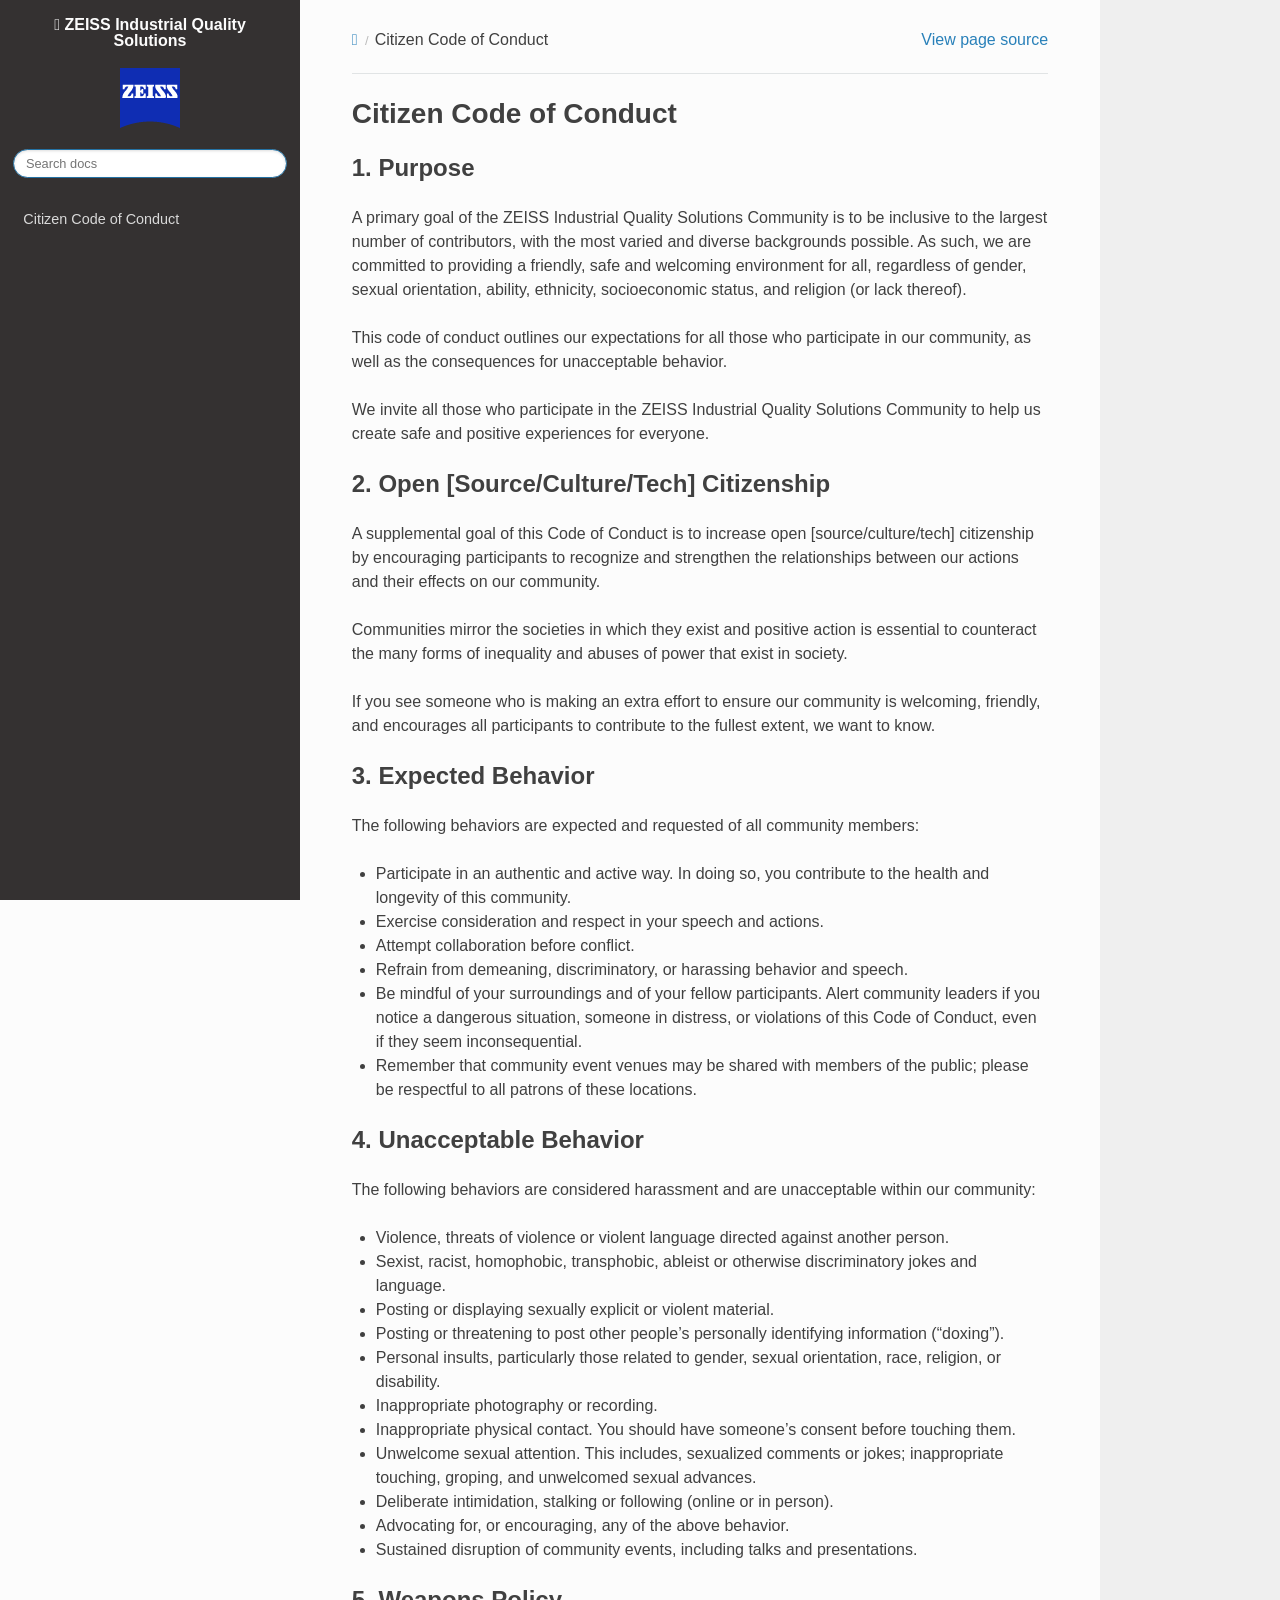
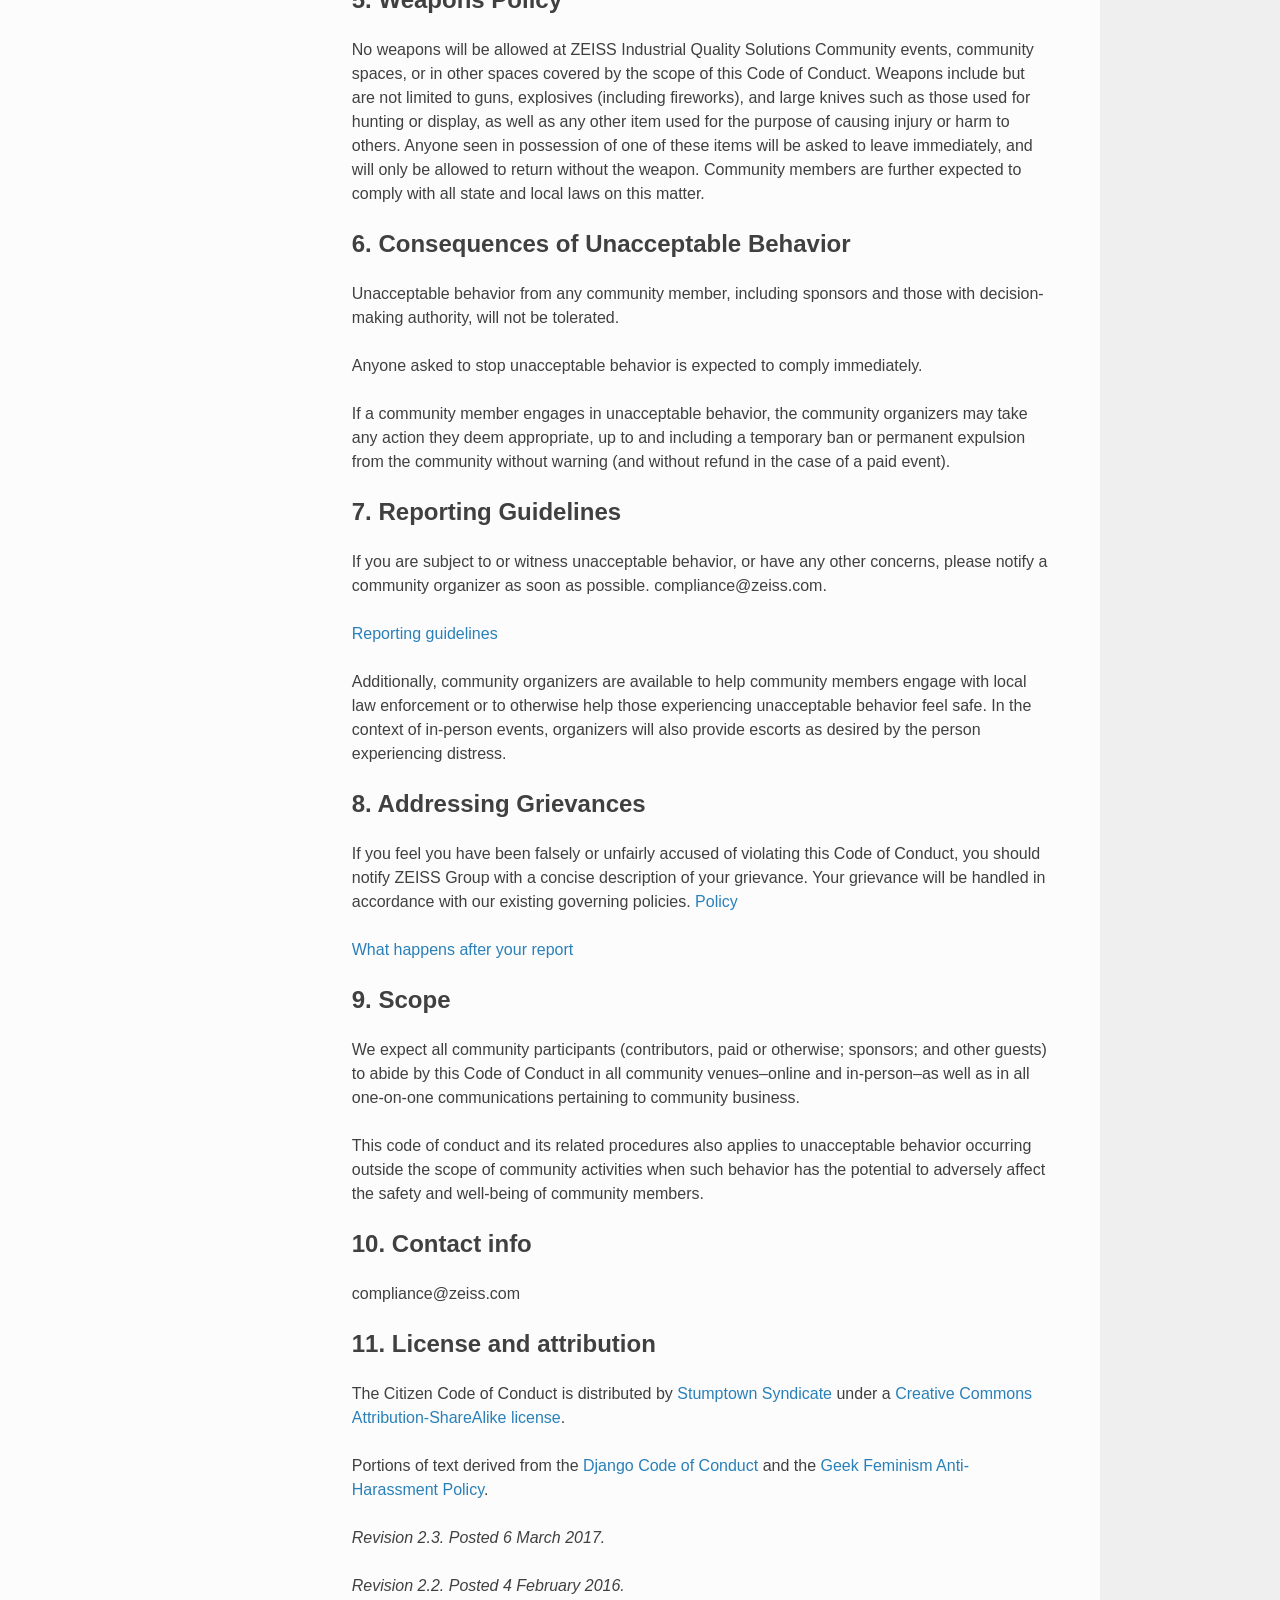
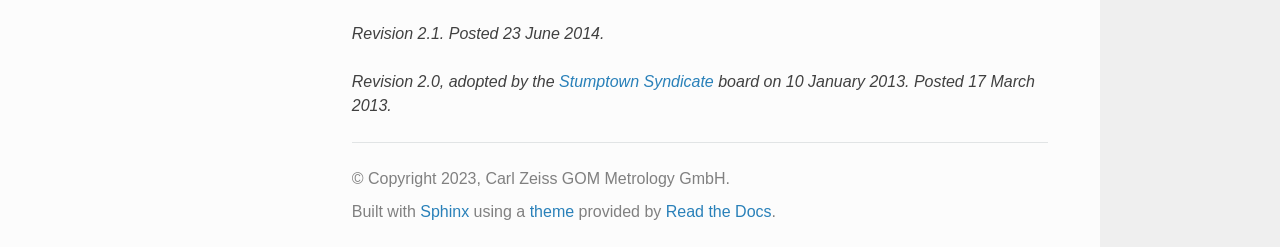
==== CODE_OF_CONDUCT.html @ 34f8f87c "Added CODE_OF_CONDUCT" ====
<!DOCTYPE html>
<html class="writer-html5" lang="en" >
<head>
  <meta charset="utf-8" /><meta name="generator" content="Docutils 0.18.1: http://docutils.sourceforge.net/" />
    <link rel="icon" sizes="16x16" type="image/png" href="_static/favicon.png">
  <meta name="viewport" content="width=device-width, initial-scale=1.0" />
  <title>Citizen Code of Conduct &mdash; ZEISS Industrial Quality Solutions  documentation</title>
      <link rel="stylesheet" href="_static/pygments.css" type="text/css" />
      <link rel="stylesheet" href="_static/css/theme_zeiss.css" type="text/css" />
    <link rel="canonical" href="https://zeissiqs.github.io/CODE_OF_CONDUCT.html" />
  <!--[if lt IE 9]>
    <script src="_static/js/html5shiv.min.js"></script>
  <![endif]-->
  
        <script src="_static/jquery.js?v=5d32c60e"></script>
        <script src="_static/_sphinx_javascript_frameworks_compat.js?v=2cd50e6c"></script>
        <script src="_static/documentation_options.js?v=5929fcd5"></script>
        <script src="_static/doctools.js?v=888ff710"></script>
        <script src="_static/sphinx_highlight.js?v=dc90522c"></script>
    <script src="_static/js/theme.js"></script>
    <link rel="index" title="Index" href="genindex.html" />
    <link rel="search" title="Search" href="search.html" /> 
</head>

<body class="wy-body-for-nav"> 
  <div class="wy-grid-for-nav">
    <nav data-toggle="wy-nav-shift" class="wy-nav-side">
      <div class="wy-side-scroll">
        <div class="wy-side-nav-search" >

          
          
          <a href="index.html" class="icon icon-home">
            ZEISS Industrial Quality Solutions
              <img src="_static/zeiss-logo-rgb.png" class="logo" alt="Logo"/>
          </a>
<div role="search">
  <form id="rtd-search-form" class="wy-form" action="search.html" method="get">
    <input type="text" name="q" placeholder="Search docs" aria-label="Search docs" />
    <input type="hidden" name="check_keywords" value="yes" />
    <input type="hidden" name="area" value="default" />
  </form>
</div>
        </div><div class="wy-menu wy-menu-vertical" data-spy="affix" role="navigation" aria-label="Navigation menu">
              <!-- Local TOC -->
              <div class="local-toc"><ul>
<li><a class="reference internal" href="#">Citizen Code of Conduct</a><ul>
<li><a class="reference internal" href="#purpose">1. Purpose</a></li>
<li><a class="reference internal" href="#open-source-culture-tech-citizenship">2. Open [Source/Culture/Tech] Citizenship</a></li>
<li><a class="reference internal" href="#expected-behavior">3. Expected Behavior</a></li>
<li><a class="reference internal" href="#unacceptable-behavior">4. Unacceptable Behavior</a></li>
<li><a class="reference internal" href="#weapons-policy">5. Weapons Policy</a></li>
<li><a class="reference internal" href="#consequences-of-unacceptable-behavior">6. Consequences of Unacceptable Behavior</a></li>
<li><a class="reference internal" href="#reporting-guidelines">7. Reporting Guidelines</a></li>
<li><a class="reference internal" href="#addressing-grievances">8. Addressing Grievances</a></li>
<li><a class="reference internal" href="#scope">9. Scope</a></li>
<li><a class="reference internal" href="#contact-info">10. Contact info</a></li>
<li><a class="reference internal" href="#license-and-attribution">11. License and attribution</a></li>
</ul>
</li>
</ul>
</div>
        </div>
      </div>
    </nav>

    <section data-toggle="wy-nav-shift" class="wy-nav-content-wrap"><nav class="wy-nav-top" aria-label="Mobile navigation menu" >
          <i data-toggle="wy-nav-top" class="fa fa-bars"></i>
          <a href="index.html">ZEISS Industrial Quality Solutions</a>
      </nav>

      <div class="wy-nav-content">
        <div class="rst-content">
          <div role="navigation" aria-label="Page navigation">
  <ul class="wy-breadcrumbs">
      <li><a href="index.html" class="icon icon-home" aria-label="Home"></a></li>
      <li class="breadcrumb-item active">Citizen Code of Conduct</li>
      <li class="wy-breadcrumbs-aside">
            <a href="_sources/CODE_OF_CONDUCT.md.txt" rel="nofollow"> View page source</a>
      </li>
  </ul>
  <hr/>
</div>
          <div role="main" class="document" itemscope="itemscope" itemtype="http://schema.org/Article">
           <div itemprop="articleBody">
             
  <section id="citizen-code-of-conduct">
<h1>Citizen Code of Conduct<a class="headerlink" href="#citizen-code-of-conduct" title="Link to this heading"></a></h1>
<section id="purpose">
<h2>1. Purpose<a class="headerlink" href="#purpose" title="Link to this heading"></a></h2>
<p>A primary goal of the ZEISS Industrial Quality Solutions Community is to be inclusive to the largest number of contributors, with the most varied and diverse backgrounds possible. As such, we are committed to providing a friendly, safe and welcoming environment for all, regardless of gender, sexual orientation, ability, ethnicity, socioeconomic status, and religion (or lack thereof).</p>
<p>This code of conduct outlines our expectations for all those who participate in our community, as well as the consequences for unacceptable behavior.</p>
<p>We invite all those who participate in the ZEISS Industrial Quality Solutions Community to help us create safe and positive experiences for everyone.</p>
</section>
<section id="open-source-culture-tech-citizenship">
<h2>2. Open [Source/Culture/Tech] Citizenship<a class="headerlink" href="#open-source-culture-tech-citizenship" title="Link to this heading"></a></h2>
<p>A supplemental goal of this Code of Conduct is to increase open [source/culture/tech] citizenship by encouraging participants to recognize and strengthen the relationships between our actions and their effects on our community.</p>
<p>Communities mirror the societies in which they exist and positive action is essential to counteract the many forms of inequality and abuses of power that exist in society.</p>
<p>If you see someone who is making an extra effort to ensure our community is welcoming, friendly, and encourages all participants to contribute to the fullest extent, we want to know.</p>
</section>
<section id="expected-behavior">
<h2>3. Expected Behavior<a class="headerlink" href="#expected-behavior" title="Link to this heading"></a></h2>
<p>The following behaviors are expected and requested of all community members:</p>
<ul class="simple">
<li><p>Participate in an authentic and active way. In doing so, you contribute to the health and longevity of this community.</p></li>
<li><p>Exercise consideration and respect in your speech and actions.</p></li>
<li><p>Attempt collaboration before conflict.</p></li>
<li><p>Refrain from demeaning, discriminatory, or harassing behavior and speech.</p></li>
<li><p>Be mindful of your surroundings and of your fellow participants. Alert community leaders if you notice a dangerous situation, someone in distress, or violations of this Code of Conduct, even if they seem inconsequential.</p></li>
<li><p>Remember that community event venues may be shared with members of the public; please be respectful to all patrons of these locations.</p></li>
</ul>
</section>
<section id="unacceptable-behavior">
<h2>4. Unacceptable Behavior<a class="headerlink" href="#unacceptable-behavior" title="Link to this heading"></a></h2>
<p>The following behaviors are considered harassment and are unacceptable within our community:</p>
<ul class="simple">
<li><p>Violence, threats of violence or violent language directed against another person.</p></li>
<li><p>Sexist, racist, homophobic, transphobic, ableist or otherwise discriminatory jokes and language.</p></li>
<li><p>Posting or displaying sexually explicit or violent material.</p></li>
<li><p>Posting or threatening to post other people’s personally identifying information (“doxing”).</p></li>
<li><p>Personal insults, particularly those related to gender, sexual orientation, race, religion, or disability.</p></li>
<li><p>Inappropriate photography or recording.</p></li>
<li><p>Inappropriate physical contact. You should have someone’s consent before touching them.</p></li>
<li><p>Unwelcome sexual attention. This includes, sexualized comments or jokes; inappropriate touching, groping, and unwelcomed sexual advances.</p></li>
<li><p>Deliberate intimidation, stalking or following (online or in person).</p></li>
<li><p>Advocating for, or encouraging, any of the above behavior.</p></li>
<li><p>Sustained disruption of community events, including talks and presentations.</p></li>
</ul>
</section>
<section id="weapons-policy">
<h2>5. Weapons Policy<a class="headerlink" href="#weapons-policy" title="Link to this heading"></a></h2>
<p>No weapons will be allowed at ZEISS Industrial Quality Solutions Community events, community spaces, or in other spaces covered by the scope of this Code of Conduct. Weapons include but are not limited to guns, explosives (including fireworks), and large knives such as those used for hunting or display, as well as any other item used for the purpose of causing injury or harm to others. Anyone seen in possession of one of these items will be asked to leave immediately, and will only be allowed to return without the weapon. Community members are further expected to comply with all state and local laws on this matter.</p>
</section>
<section id="consequences-of-unacceptable-behavior">
<h2>6. Consequences of Unacceptable Behavior<a class="headerlink" href="#consequences-of-unacceptable-behavior" title="Link to this heading"></a></h2>
<p>Unacceptable behavior from any community member, including sponsors and those with decision-making authority, will not be tolerated.</p>
<p>Anyone asked to stop unacceptable behavior is expected to comply immediately.</p>
<p>If a community member engages in unacceptable behavior, the community organizers may take any action they deem appropriate, up to and including a temporary ban or permanent expulsion from the community without warning (and without refund in the case of a paid event).</p>
</section>
<section id="reporting-guidelines">
<h2>7. Reporting Guidelines<a class="headerlink" href="#reporting-guidelines" title="Link to this heading"></a></h2>
<p>If you are subject to or witness unacceptable behavior, or have any other concerns, please notify a community organizer as soon as possible. compliance&#64;zeiss.com.</p>
<p><a class="reference external" href="https://carl-zeiss.integrityline.org/">Reporting guidelines</a></p>
<p>Additionally, community organizers are available to help community members engage with local law enforcement or to otherwise help those experiencing unacceptable behavior feel safe. In the context of in-person events, organizers will also provide escorts as desired by the person experiencing distress.</p>
</section>
<section id="addressing-grievances">
<h2>8. Addressing Grievances<a class="headerlink" href="#addressing-grievances" title="Link to this heading"></a></h2>
<p>If you feel you have been falsely or unfairly accused of violating this Code of Conduct, you should notify ZEISS Group with a concise description of your grievance. Your grievance will be handled in accordance with our existing governing policies. <a class="reference external" href="https://www.zeiss.com/compliance/en/home.html">Policy</a></p>
<p><a class="reference external" href="https://www.zeiss.com/compliance/en/home.html?vaURL=www.zeiss.com/compliance#accordionItem-1264225558">What happens after your report</a></p>
</section>
<section id="scope">
<h2>9. Scope<a class="headerlink" href="#scope" title="Link to this heading"></a></h2>
<p>We expect all community participants (contributors, paid or otherwise; sponsors; and other guests) to abide by this Code of Conduct in all community venues–online and in-person–as well as in all one-on-one communications pertaining to community business.</p>
<p>This code of conduct and its related procedures also applies to unacceptable behavior occurring outside the scope of community activities when such behavior has the potential to adversely affect the safety and well-being of community members.</p>
</section>
<section id="contact-info">
<h2>10. Contact info<a class="headerlink" href="#contact-info" title="Link to this heading"></a></h2>
<p>compliance&#64;zeiss.com</p>
</section>
<section id="license-and-attribution">
<h2>11. License and attribution<a class="headerlink" href="#license-and-attribution" title="Link to this heading"></a></h2>
<p>The Citizen Code of Conduct is distributed by <a class="reference external" href="http://stumptownsyndicate.org">Stumptown Syndicate</a> under a <a class="reference external" href="http://creativecommons.org/licenses/by-sa/3.0/">Creative Commons Attribution-ShareAlike license</a>.</p>
<p>Portions of text derived from the <a class="reference external" href="https://www.djangoproject.com/conduct/">Django Code of Conduct</a> and the <a class="reference external" href="http://geekfeminism.wikia.com/wiki/Conference_anti-harassment/Policy">Geek Feminism Anti-Harassment Policy</a>.</p>
<p><em>Revision 2.3. Posted 6 March 2017.</em></p>
<p><em>Revision 2.2. Posted 4 February 2016.</em></p>
<p><em>Revision 2.1. Posted 23 June 2014.</em></p>
<p><em>Revision 2.0, adopted by the <a class="reference external" href="http://stumptownsyndicate.org">Stumptown Syndicate</a> board on 10 January 2013. Posted 17 March 2013.</em></p>
</section>
</section>


           </div>
          </div>
          <footer>

  <hr/>

  <div role="contentinfo">
    <p>&#169; Copyright 2023, Carl Zeiss GOM Metrology GmbH.</p>
  </div>

  Built with <a href="https://www.sphinx-doc.org/">Sphinx</a> using a
    <a href="https://github.com/readthedocs/sphinx_rtd_theme">theme</a>
    provided by <a href="https://readthedocs.org">Read the Docs</a>.
   

</footer>
        </div>
      </div>
    </section>
  </div>
  <script>
      jQuery(function () {
          SphinxRtdTheme.Navigation.enable(true);
      });
  </script> 

</body>
</html>
---- _static/pygments.css ----
pre { line-height: 125%; }
td.linenos .normal { color: inherit; background-color: transparent; padding-left: 5px; padding-right: 5px; }
span.linenos { color: inherit; background-color: transparent; padding-left: 5px; padding-right: 5px; }
td.linenos .special { color: #000000; background-color: #ffffc0; padding-left: 5px; padding-right: 5px; }
span.linenos.special { color: #000000; background-color: #ffffc0; padding-left: 5px; padding-right: 5px; }
.highlight .hll { background-color: #ffffcc }
.highlight { background: #f8f8f8; }
.highlight .c { color: #3D7B7B; font-style: italic } /* Comment */
.highlight .err { border: 1px solid #FF0000 } /* Error */
.highlight .k { color: #008000; font-weight: bold } /* Keyword */
.highlight .o { color: #666666 } /* Operator */
.highlight .ch { color: #3D7B7B; font-style: italic } /* Comment.Hashbang */
.highlight .cm { color: #3D7B7B; font-style: italic } /* Comment.Multiline */
.highlight .cp { color: #9C6500 } /* Comment.Preproc */
.highlight .cpf { color: #3D7B7B; font-style: italic } /* Comment.PreprocFile */
.highlight .c1 { color: #3D7B7B; font-style: italic } /* Comment.Single */
.highlight .cs { color: #3D7B7B; font-style: italic } /* Comment.Special */
.highlight .gd { color: #A00000 } /* Generic.Deleted */
.highlight .ge { font-style: italic } /* Generic.Emph */
.highlight .ges { font-weight: bold; font-style: italic } /* Generic.EmphStrong */
.highlight .gr { color: #E40000 } /* Generic.Error */
.highlight .gh { color: #000080; font-weight: bold } /* Generic.Heading */
.highlight .gi { color: #008400 } /* Generic.Inserted */
.highlight .go { color: #717171 } /* Generic.Output */
.highlight .gp { color: #000080; font-weight: bold } /* Generic.Prompt */
.highlight .gs { font-weight: bold } /* Generic.Strong */
.highlight .gu { color: #800080; font-weight: bold } /* Generic.Subheading */
.highlight .gt { color: #0044DD } /* Generic.Traceback */
.highlight .kc { color: #008000; font-weight: bold } /* Keyword.Constant */
.highlight .kd { color: #008000; font-weight: bold } /* Keyword.Declaration */
.highlight .kn { color: #008000; font-weight: bold } /* Keyword.Namespace */
.highlight .kp { color: #008000 } /* Keyword.Pseudo */
.highlight .kr { color: #008000; font-weight: bold } /* Keyword.Reserved */
.highlight .kt { color: #B00040 } /* Keyword.Type */
.highlight .m { color: #666666 } /* Literal.Number */
.highlight .s { color: #BA2121 } /* Literal.String */
.highlight .na { color: #687822 } /* Name.Attribute */
.highlight .nb { color: #008000 } /* Name.Builtin */
.highlight .nc { color: #0000FF; font-weight: bold } /* Name.Class */
.highlight .no { color: #880000 } /* Name.Constant */
.highlight .nd { color: #AA22FF } /* Name.Decorator */
.highlight .ni { color: #717171; font-weight: bold } /* Name.Entity */
.highlight .ne { color: #CB3F38; font-weight: bold } /* Name.Exception */
.highlight .nf { color: #0000FF } /* Name.Function */
.highlight .nl { color: #767600 } /* Name.Label */
.highlight .nn { color: #0000FF; font-weight: bold } /* Name.Namespace */
.highlight .nt { color: #008000; font-weight: bold } /* Name.Tag */
.highlight .nv { color: #19177C } /* Name.Variable */
.highlight .ow { color: #AA22FF; font-weight: bold } /* Operator.Word */
.highlight .w { color: #bbbbbb } /* Text.Whitespace */
.highlight .mb { color: #666666 } /* Literal.Number.Bin */
.highlight .mf { color: #666666 } /* Literal.Number.Float */
.highlight .mh { color: #666666 } /* Literal.Number.Hex */
.highlight .mi { color: #666666 } /* Literal.Number.Integer */
.highlight .mo { color: #666666 } /* Literal.Number.Oct */
.highlight .sa { color: #BA2121 } /* Literal.String.Affix */
.highlight .sb { color: #BA2121 } /* Literal.String.Backtick */
.highlight .sc { color: #BA2121 } /* Literal.String.Char */
.highlight .dl { color: #BA2121 } /* Literal.String.Delimiter */
.highlight .sd { color: #BA2121; font-style: italic } /* Literal.String.Doc */
.highlight .s2 { color: #BA2121 } /* Literal.String.Double */
.highlight .se { color: #AA5D1F; font-weight: bold } /* Literal.String.Escape */
.highlight .sh { color: #BA2121 } /* Literal.String.Heredoc */
.highlight .si { color: #A45A77; font-weight: bold } /* Literal.String.Interpol */
.highlight .sx { color: #008000 } /* Literal.String.Other */
.highlight .sr { color: #A45A77 } /* Literal.String.Regex */
.highlight .s1 { color: #BA2121 } /* Literal.String.Single */
.highlight .ss { color: #19177C } /* Literal.String.Symbol */
.highlight .bp { color: #008000 } /* Name.Builtin.Pseudo */
.highlight .fm { color: #0000FF } /* Name.Function.Magic */
.highlight .vc { color: #19177C } /* Name.Variable.Class */
.highlight .vg { color: #19177C } /* Name.Variable.Global */
.highlight .vi { color: #19177C } /* Name.Variable.Instance */
.highlight .vm { color: #19177C } /* Name.Variable.Magic */
.highlight .il { color: #666666 } /* Literal.Number.Integer.Long */
---- _static/css/theme_zeiss.css ----
/* Override some styles to match ZEISS branding */

/* Based on Read the Docs theme */
@import 'theme.css';

/* Changed from #298069 */ 
.wy-side-nav-search {
    background: #343131;
}
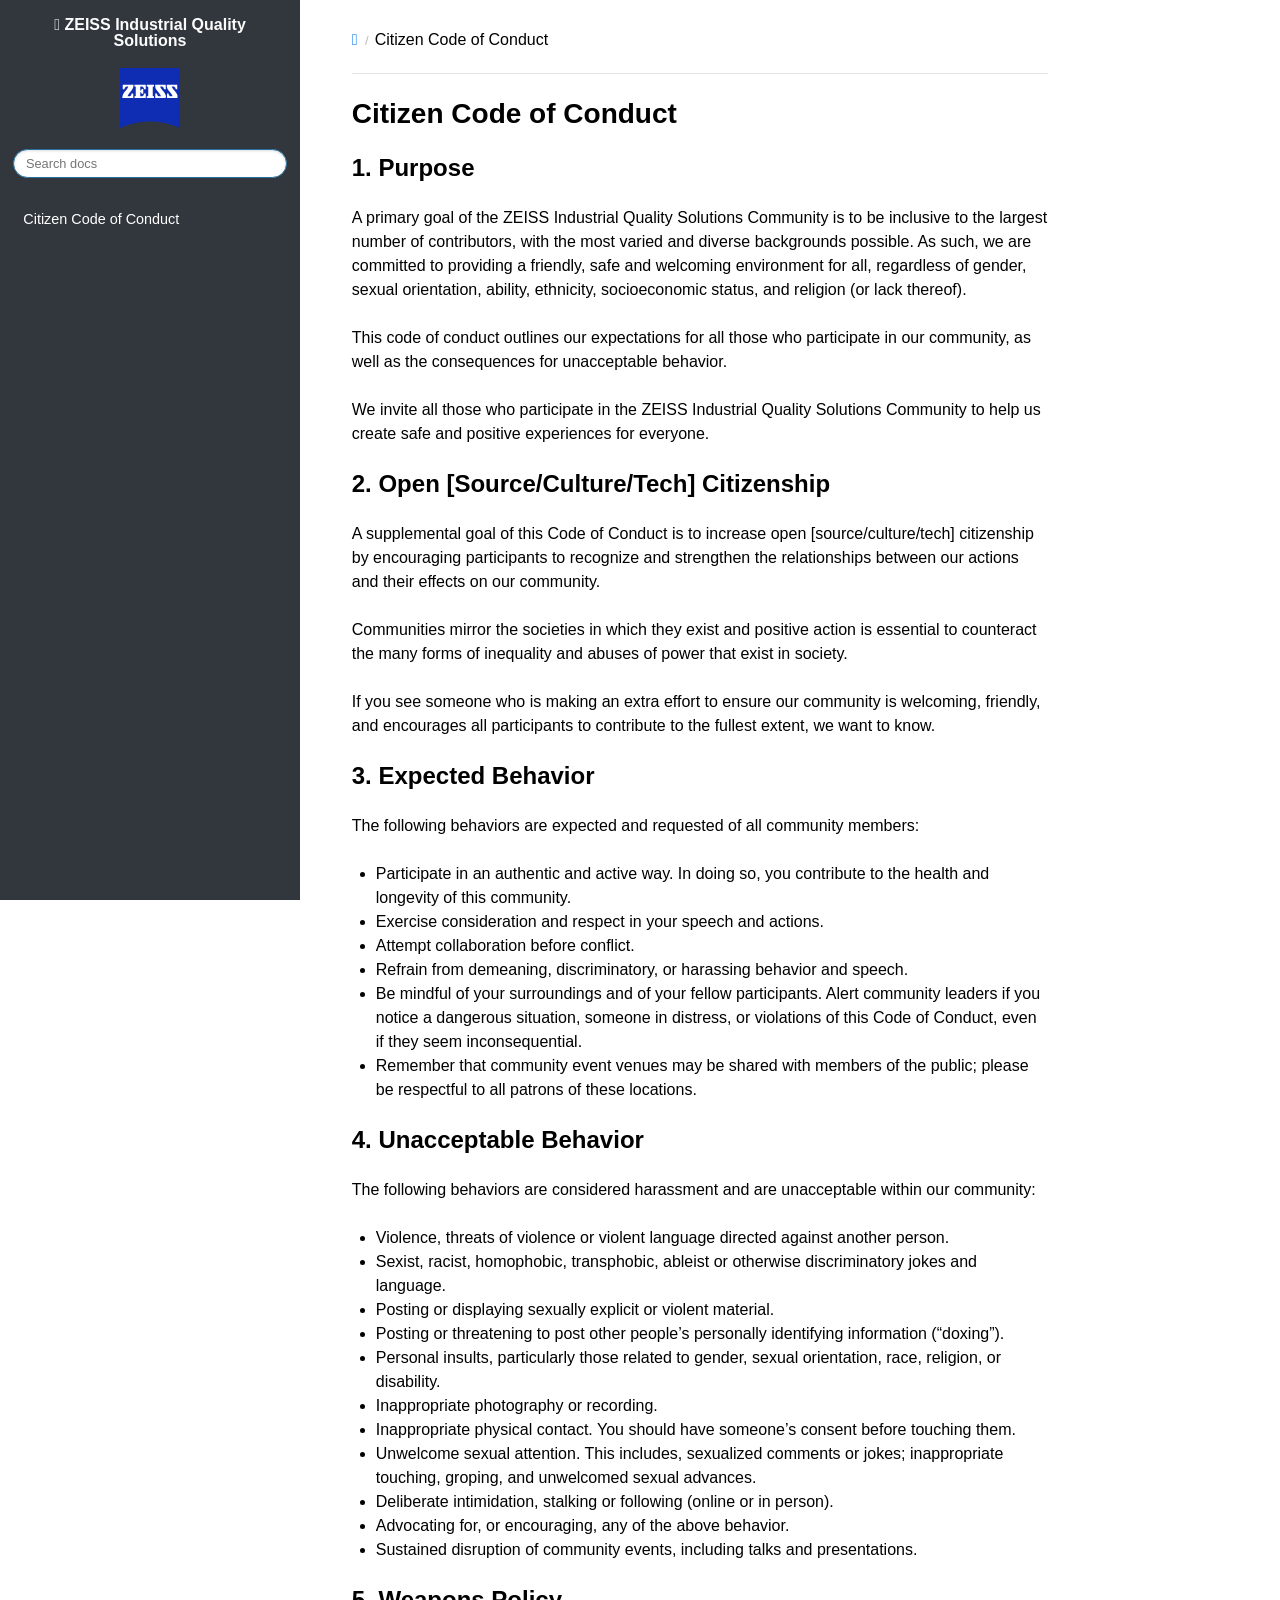
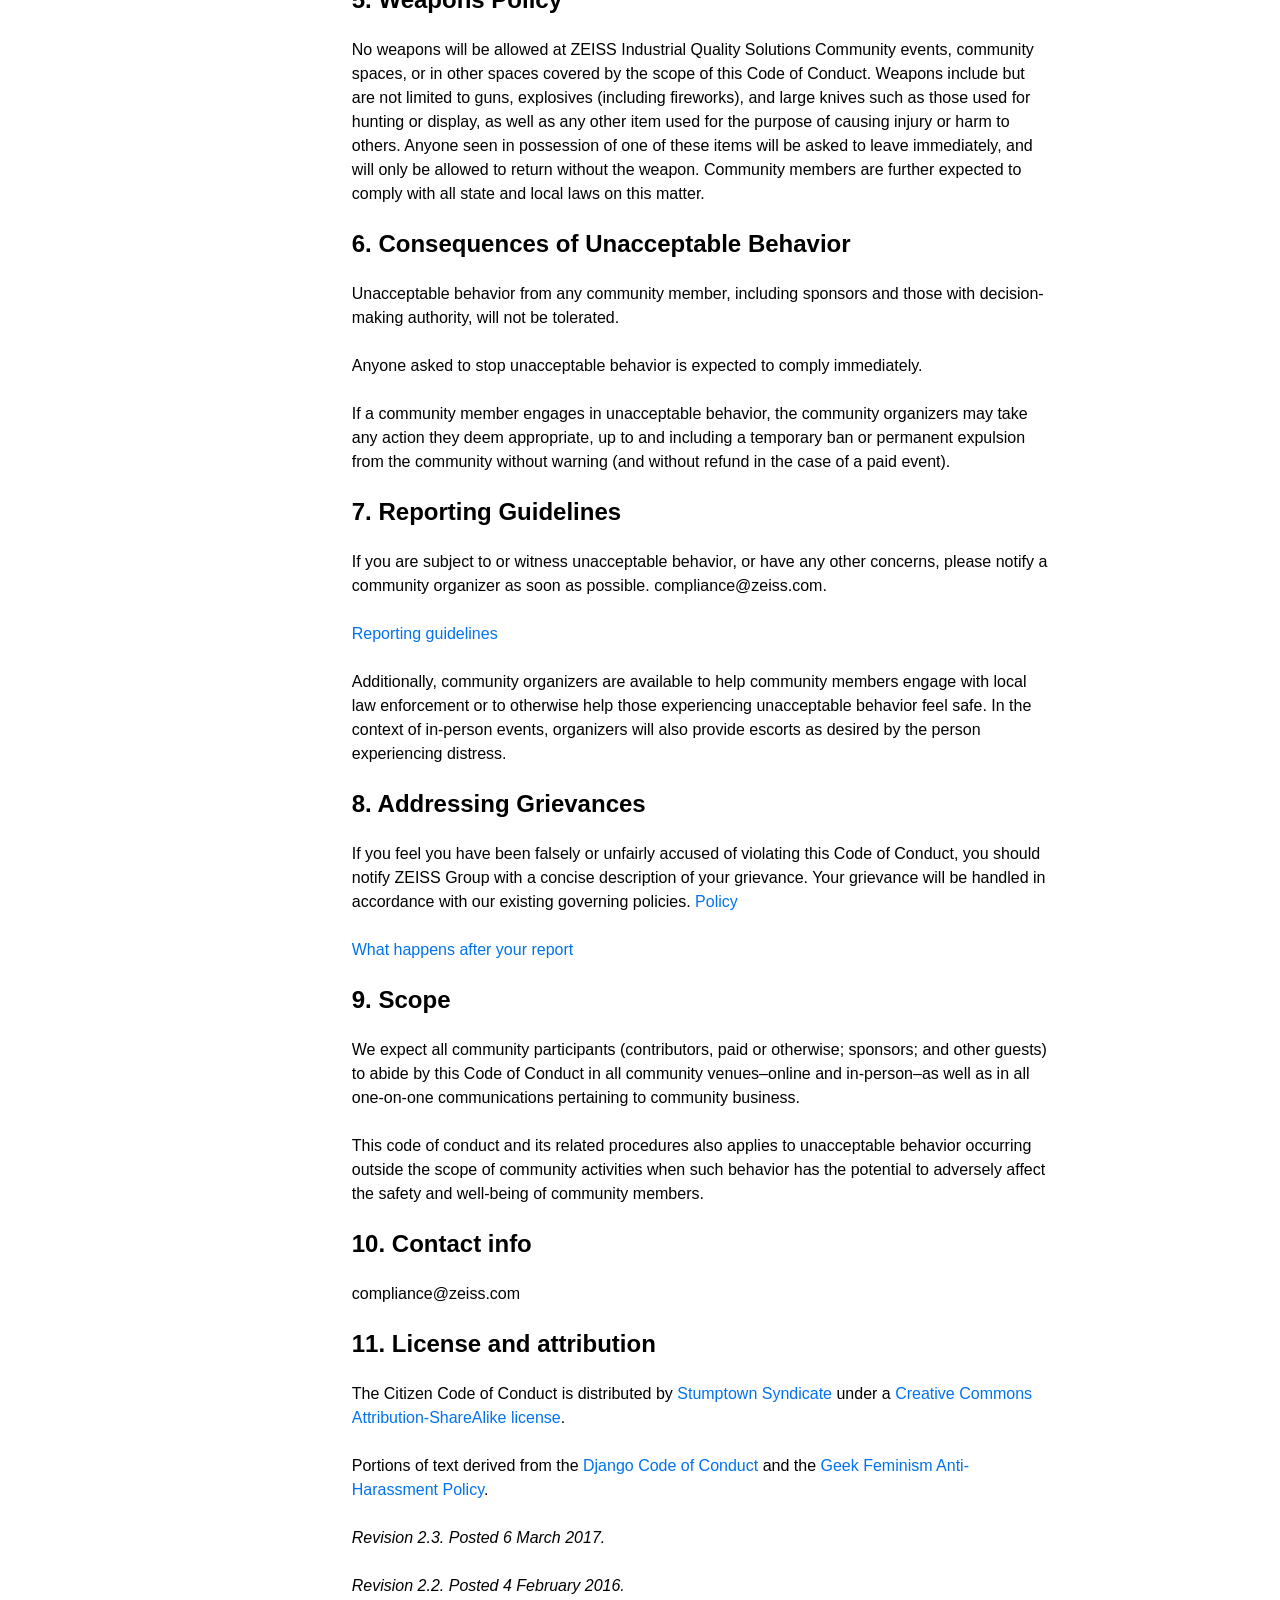
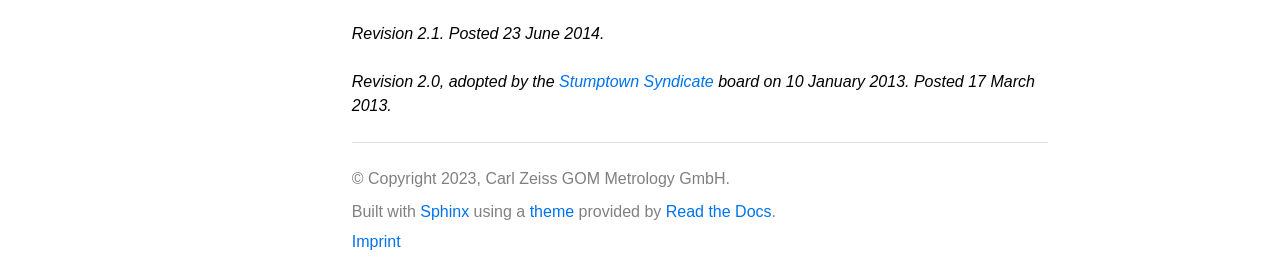
==== commit e968b6dd: "Added imprint link" ====
--- a/CODE_OF_CONDUCT.html
+++ b/CODE_OF_CONDUCT.html
@@ -1,12 +1,14 @@
 <!DOCTYPE html>
-<html class="writer-html5" lang="en" >
+<html class="writer-html5" lang="en" data-content_root="./">
 <head>
-  <meta charset="utf-8" /><meta name="generator" content="Docutils 0.18.1: http://docutils.sourceforge.net/" />
+  <meta charset="utf-8" /><meta name="viewport" content="width=device-width, initial-scale=1" />
     <link rel="icon" sizes="16x16" type="image/png" href="_static/favicon.png">
   <meta name="viewport" content="width=device-width, initial-scale=1.0" />
-  <title>Citizen Code of Conduct &mdash; ZEISS Industrial Quality Solutions  documentation</title>
-      <link rel="stylesheet" href="_static/pygments.css" type="text/css" />
-      <link rel="stylesheet" href="_static/css/theme_zeiss.css" type="text/css" />
+  <title>Citizen Code of Conduct &mdash; ZEISS Industrial Quality Solutions</title>
+      <link rel="stylesheet" type="text/css" href="_static/pygments.css?v=80d5e7a1" />
+      <link rel="stylesheet" type="text/css" href="_static/css/theme_zeiss.css?v=05bbff2e" />
+
+  
     <link rel="canonical" href="https://zeissiqs.github.io/CODE_OF_CONDUCT.html" />
   <!--[if lt IE 9]>
     <script src="_static/js/html5shiv.min.js"></script>
@@ -76,7 +78,6 @@
       <li><a href="index.html" class="icon icon-home" aria-label="Home"></a></li>
       <li class="breadcrumb-item active">Citizen Code of Conduct</li>
       <li class="wy-breadcrumbs-aside">
-            <a href="_sources/CODE_OF_CONDUCT.md.txt" rel="nofollow"> View page source</a>
       </li>
   </ul>
   <hr/>
@@ -182,7 +183,13 @@
   Built with <a href="https://www.sphinx-doc.org/">Sphinx</a> using a
     <a href="https://github.com/readthedocs/sphinx_rtd_theme">theme</a>
     provided by <a href="https://readthedocs.org">Read the Docs</a>.
-   
+  
+  <p></p>
+  <div class="footer">
+    <a href="https://www.gom.com/en/imprint" target="_blank" rel="noopener noreferrer">Imprint</a>
+  </div>
+  <jinja2.runtime.BlockReference object at 0x00000000061CEE50>
+
 
 </footer>
         </div>
--- a/_static/css/theme_zeiss.css
+++ b/_static/css/theme_zeiss.css
@@ -1,9 +1,171 @@
-/* Override some styles to match ZEISS branding */
+/****************************************************************************** 
+ * Override some styles to match ZEISS branding
+ *
+ * See https://brand.zeiss.com/
+ *
+ * Copyright 2023, Carl Zeiss GOM Metrology GmbH
+ ******************************************************************************/
 
 /* Based on Read the Docs theme */
 @import 'theme.css';
 
-/* Changed from #298069 */ 
+
+/******************************************************************************
+ * Fonts
+ ******************************************************************************/
+
+/* Use font "ZEISS Frutiger Next W1G" */
+@font-face {
+	font-family: "Frutiger Next";
+	src: url("../fonts/ZEISS-Frutiger-Next-W02-Regular.woff2") format("woff2"),
+	url("../fonts/ZEISS-Frutiger-Next-W02-Regular-Italic.woff2") format("woff2"),
+    url("../fonts/ZEISS-Frutiger-Next-W02-Medium.woff2") format("woff2"),
+	url("../fonts/ZEISS-Frutiger-Next-W02-Bold.woff2") format("woff2");
+}
+
+:root {
+    --font-family-frutiger: "Frutiger Next", "Helvetica Neue", Helvetica, Verdana, Arial, sans-serif;
+}
+
+html, body, .rst-content .toctree-wrapper>p.caption, h1, h2, h3, h4, h5, h6, legend {
+    font-family: var(--font-family-frutiger);
+    color: #000000; /* was #404040 */
+}
+
+
+/******************************************************************************
+ * Links
+ ******************************************************************************/
+
+/* Changed from #2980b9 -> ZEISS Azure */
+a {
+    color: #0072EF;
+}
+
+/* Changed from #9b59b6 -> ZEISS Saphire */
+a:visited {
+    color: #4C6BB1;
+}
+
+
+/******************************************************************************
+ * Menu section text, changed from #55a5d9 -> ZEISS Sky Blue, from 85% -> 100%
+ ******************************************************************************/
+
+/* Menu section text, changed from #55a5d9 -> ZEISS Sky Blue, from 85% -> 100% */
+.wy-menu-vertical p.caption {
+    color: #6AB0E2;
+    font-size: 100%;
+}
+
+/* Menu text, changed from #404040 to ZEISS Black */
+.wy-menu-vertical li.toctree-l2 a, .wy-menu-vertical li.toctree-l3 a, .wy-menu-vertical li.toctree-l4 a, .wy-menu-vertical li.toctree-l5 a, .wy-menu-vertical li.toctree-l6 a, .wy-menu-vertical li.toctree-l7 a, .wy-menu-vertical li.toctree-l8 a, .wy-menu-vertical li.toctree-l9 a, .wy-menu-vertical li.toctree-l10 a {
+    color: #000000;
+}
+
+/* Menu text, changed from #404040 -> ZEISS Black*/
+.wy-menu-vertical li.current>a, .wy-menu-vertical li.on a {
+    color: #000000;
+}
+
+/* Changed from #298069 -> ZEISS Ultradark Gray */ 
 .wy-side-nav-search {
-    background: #343131;
-}+    background: #32373E;
+}
+
+/* Changed from #343131 -> ZEISS Ultradark Gray */
+.wy-nav-side {
+    background: #32373E;
+}
+
+/* Menu level 1, changed from #d9d9d9 -> ZEISS White */
+.wy-menu-vertical a {
+    color: #FFFFFF;
+}
+
+/* Menu level 1, changed from #fcfcfc -> ZEISS Light Gray */
+.wy-menu-vertical li.current>a {
+    background: #B4C0CA;
+}
+
+/* Menu level 2, changed from c9c9c9 -> ZEISS Ultralight Gray */
+.wy-menu-vertical li.toctree-l2.current>a {
+    background: #DCE3E9;
+}
+
+/* Menu level 3, changed from #c9c9c9 -> ZEISS Semiwhite Gray */
+.wy-menu-vertical li.toctree-l2.current li.toctree-l3>a {
+    background: #F2F5F8;
+}
+
+
+/* Changed from #d6d6d6/#c9c9c9 -> ZEISS Azure */
+.wy-menu-vertical li.current a:hover, .wy-menu-vertical li.toctree-l2.current li.toctree-l3>a:hover {
+    background: #0072EF;
+}
+
+/* Changed from #fcfcfc */
+.wy-nav-content-wrap, .wy-body-for-nav, .wy-nav-content, .wy-dropdown-menu {
+    background: #ffffff;
+}
+
+
+/******************************************************************************
+ * Admonitions
+ ******************************************************************************/
+
+/* Changed from #6ab0de -> ZEISS Saphire */
+.rst-content .note .admonition-title, .rst-content .seealso .admonition-title {
+    background: #4C6BB1;
+}
+
+/* Changed from #e7f2fa -> ZEISS Ultralight Gray */
+.rst-content .note, .rst-content .seealso {
+    background: #DCE3E9;
+}
+
+/* Changed from #1abc9c -> ZEISS Green */
+.rst-content .important .admonition-title, .rst-content .hint .admonition-title, .rst-content .caution .admonition-title {
+    background: #1E8565;
+}
+
+/* Changed from #dbfaf4 -> ZEISS Ultralight Gray */
+.rst-content .important, .rst-content .hint, .rst-content .caution {
+    background: #DCE3E9;
+}
+
+/* Changed from #f0b37e -> ZEISS Bright Orange Neon */
+.rst-content .warning .admonition-title, .rst-content .attention .admonition-title {
+    background: #E71E1E;
+}
+
+/* Changed from # #ffedcc -> ZEISS Ultralight Gray */
+.rst-content .warning, .rst-content .attention {
+    background: #DCE3E9;
+}
+
+
+/******************************************************************************
+ * Literal text / code examples
+ ******************************************************************************/
+
+/* Changed from #e74c3c -> ZEISS Purple Red */
+.rst-content code.literal {
+    color: #A70240;
+}
+
+/* Changed from #f8f8f8 -> ZEISS Semiwhite Gray */
+pre {
+    background: #F2F5F8;
+}
+
+/* Changed from #3D7B7B (increased contrast) */
+.highlight .c1 {
+    color: #2D6B6B;
+}
+
+/* Changed from #AA22FF (increased contrast) */
+.highlight .ow {
+    color: #9A12EF;
+    font-weight: bold;
+}
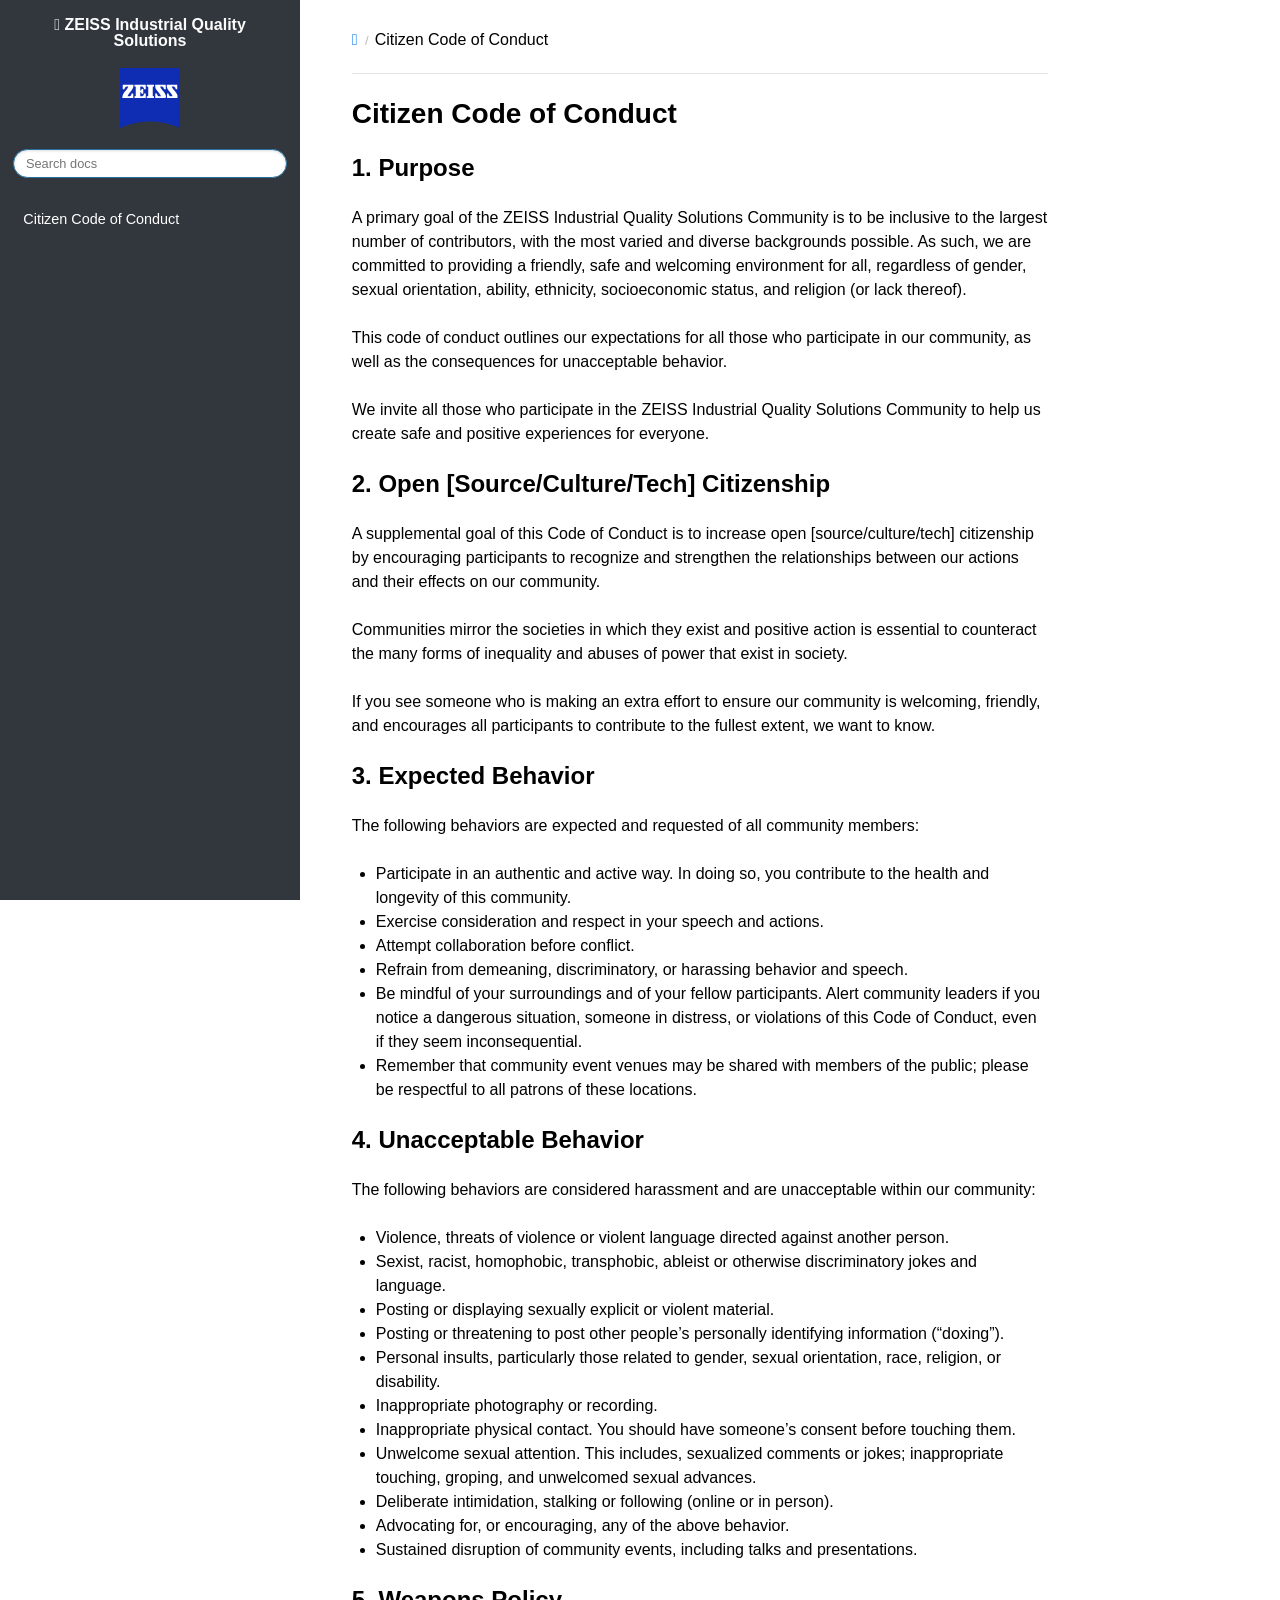
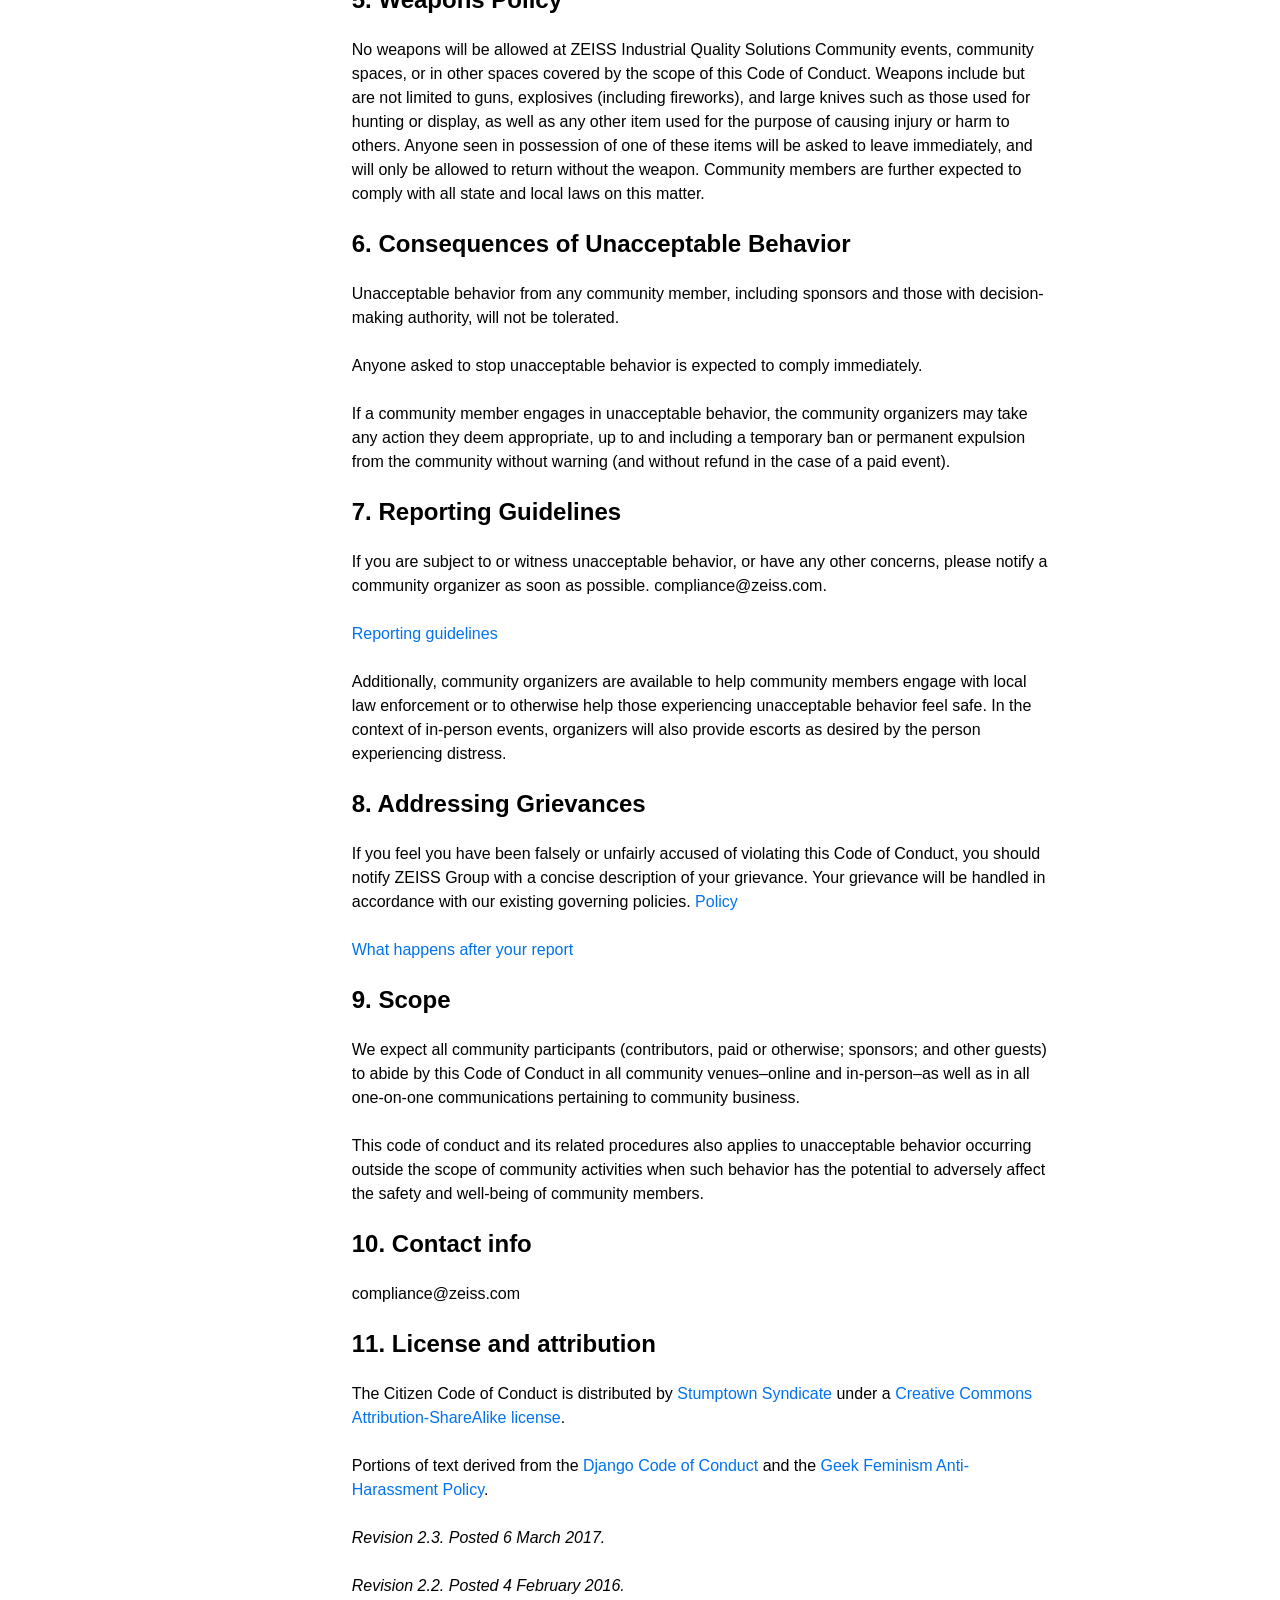
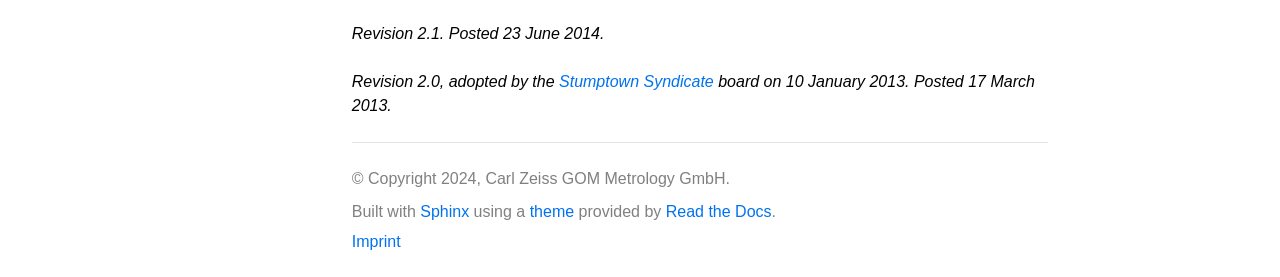
==== commit 7c68e556: "Update CODE_OF_CONDUCT.html" ====
--- a/CODE_OF_CONDUCT.html
+++ b/CODE_OF_CONDUCT.html
@@ -177,7 +177,7 @@
   <hr/>
 
   <div role="contentinfo">
-    <p>&#169; Copyright 2023, Carl Zeiss GOM Metrology GmbH.</p>
+    <p>&#169; Copyright 2024, Carl Zeiss GOM Metrology GmbH.</p>
   </div>
 
   Built with <a href="https://www.sphinx-doc.org/">Sphinx</a> using a
@@ -203,4 +203,4 @@
   </script> 
 
 </body>
-</html>+</html>
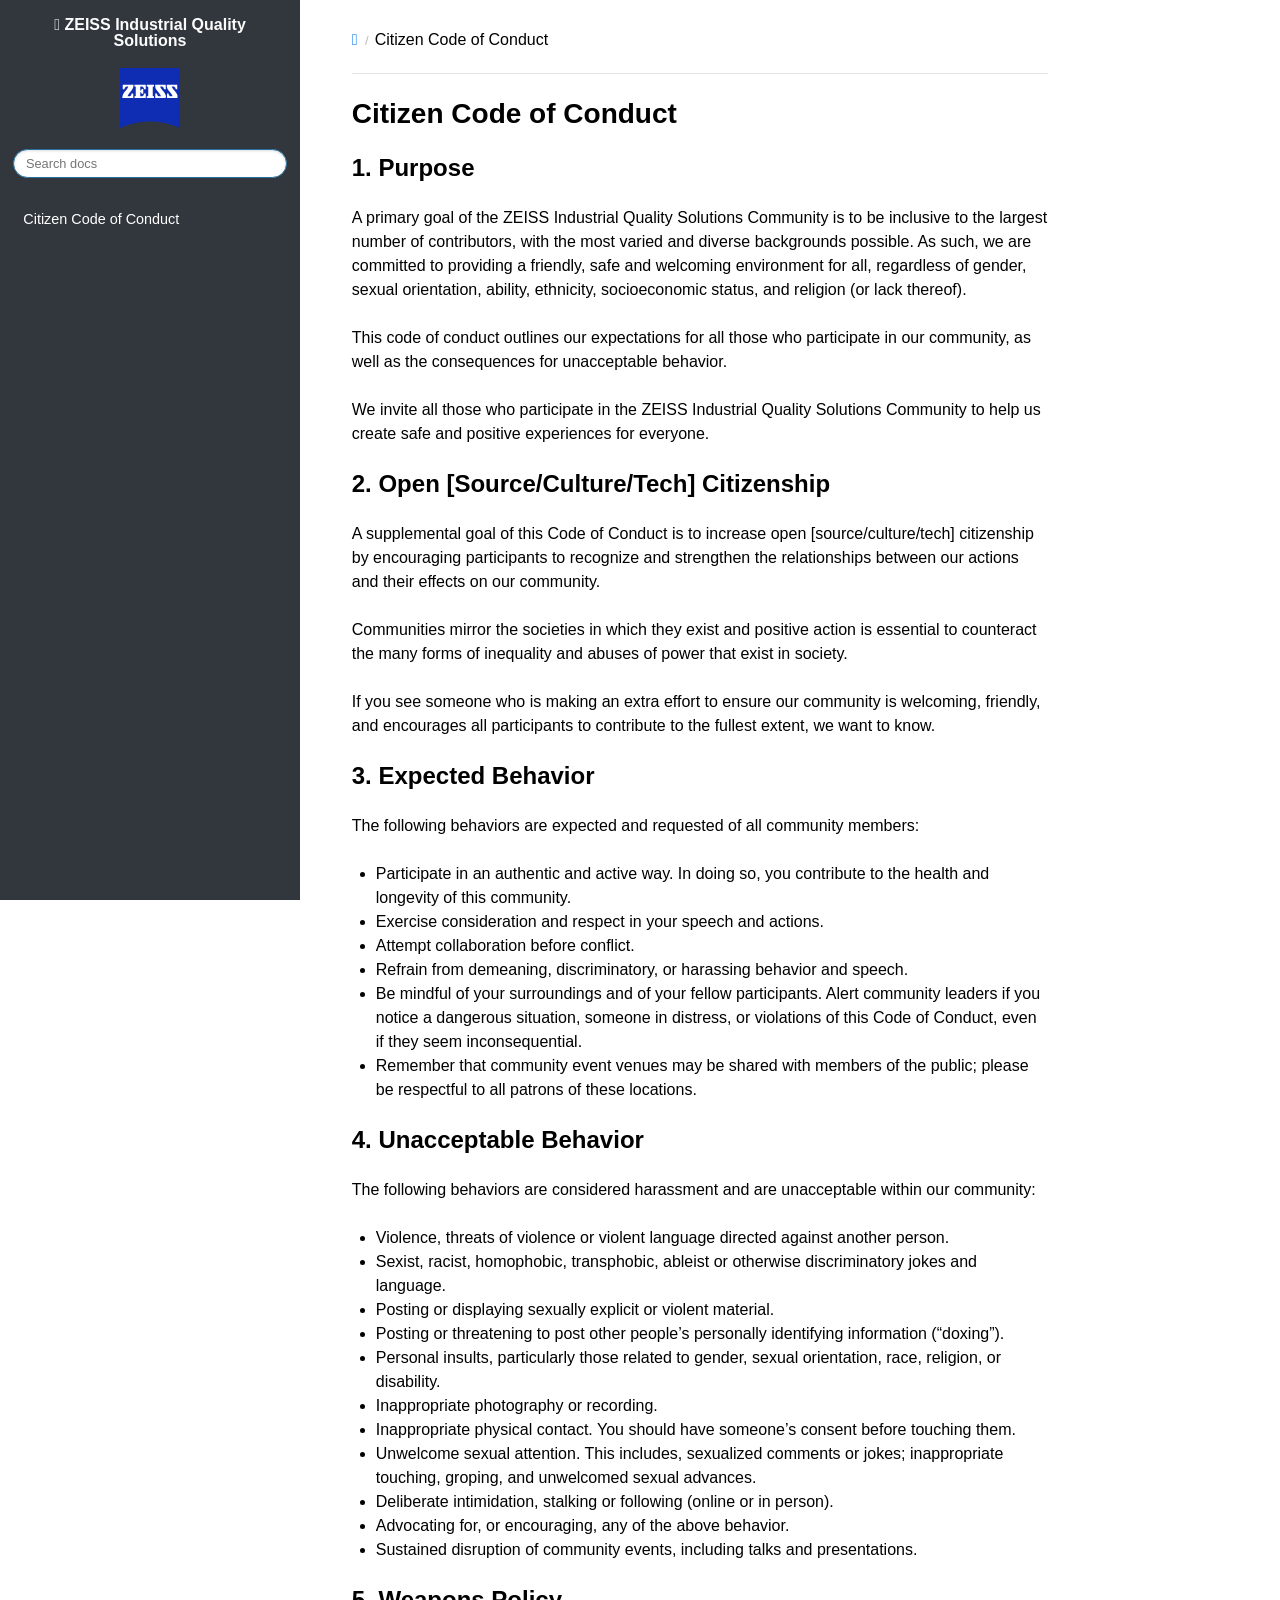
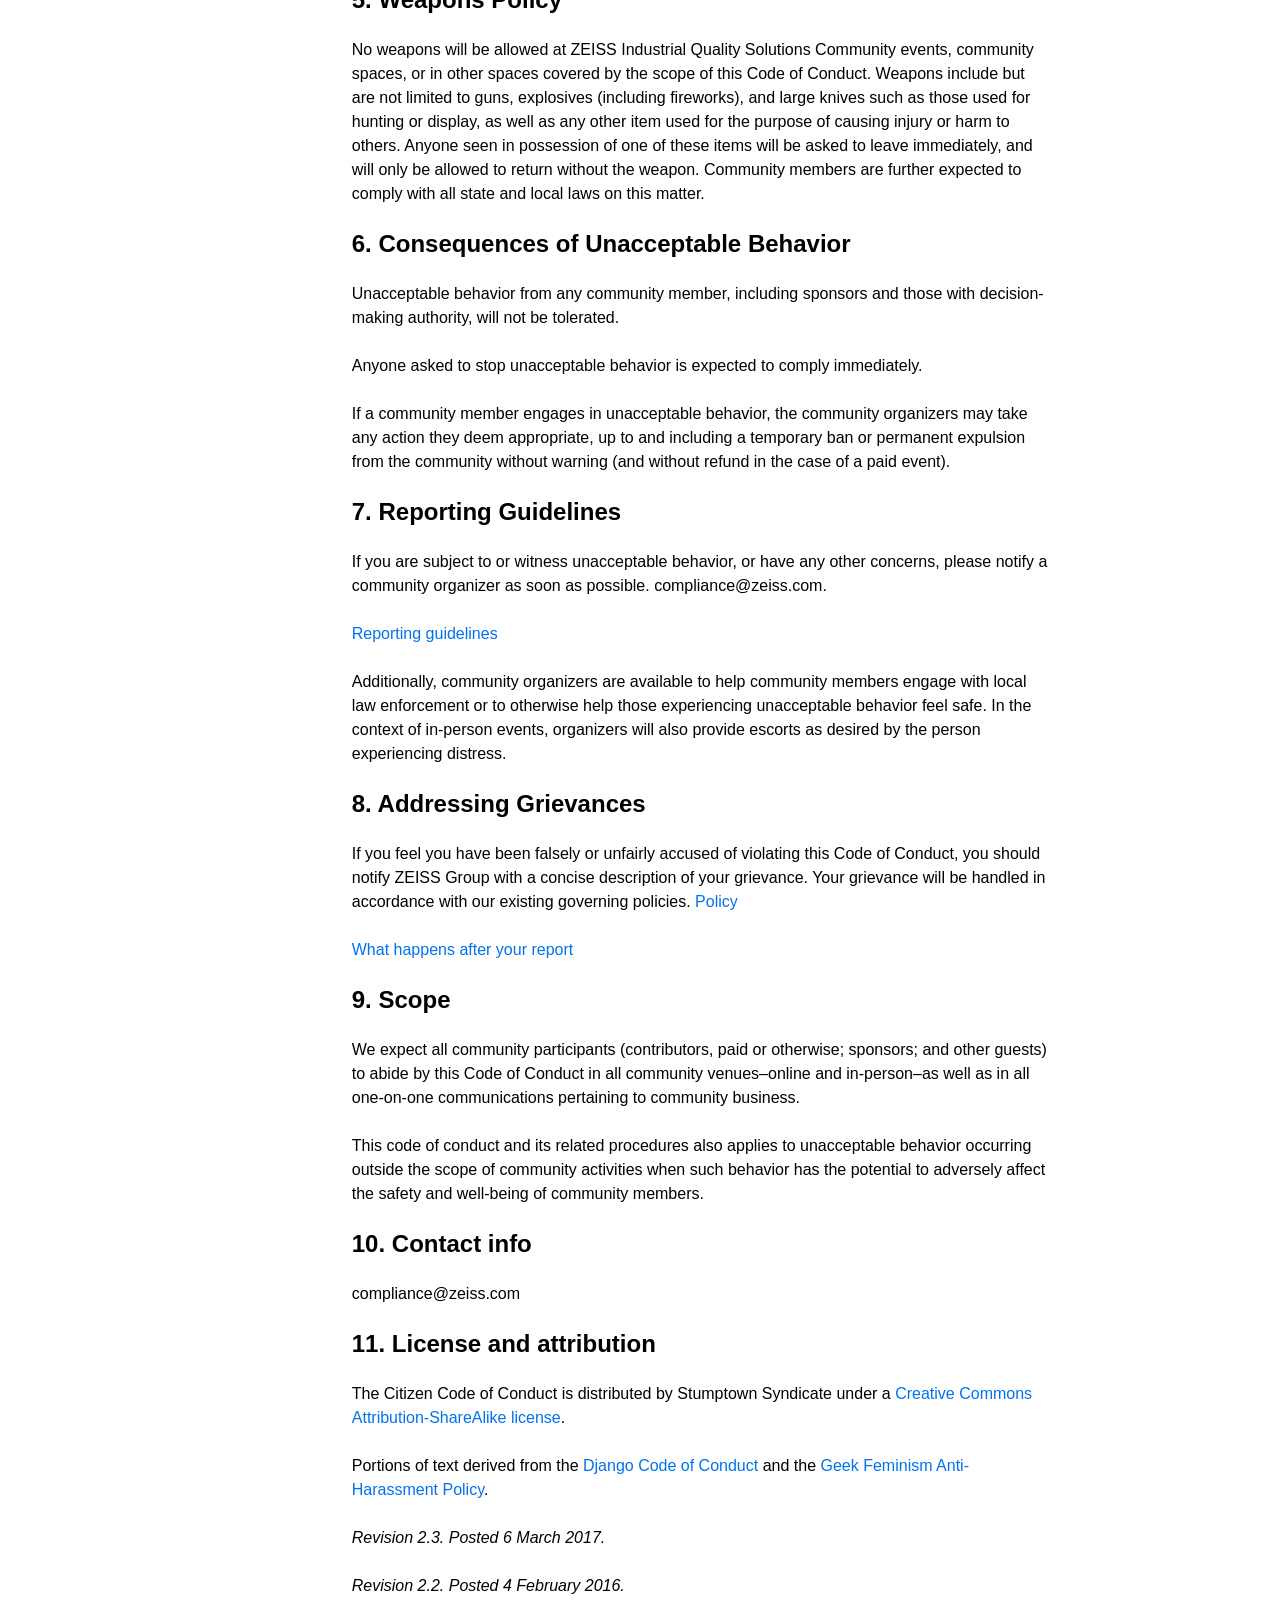
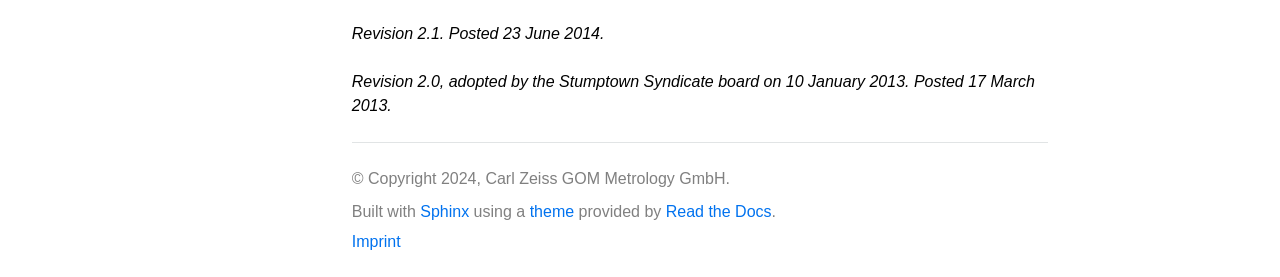
==== commit 2fab6a68: "Update CODE_OF_CONDUCT.html" ====
--- a/CODE_OF_CONDUCT.html
+++ b/CODE_OF_CONDUCT.html
@@ -160,12 +160,12 @@
 </section>
 <section id="license-and-attribution">
 <h2>11. License and attribution<a class="headerlink" href="#license-and-attribution" title="Link to this heading"></a></h2>
-<p>The Citizen Code of Conduct is distributed by <a class="reference external" href="http://stumptownsyndicate.org">Stumptown Syndicate</a> under a <a class="reference external" href="http://creativecommons.org/licenses/by-sa/3.0/">Creative Commons Attribution-ShareAlike license</a>.</p>
+<p>The Citizen Code of Conduct is distributed by Stumptown Syndicate under a <a class="reference external" href="http://creativecommons.org/licenses/by-sa/3.0/">Creative Commons Attribution-ShareAlike license</a>.</p>
 <p>Portions of text derived from the <a class="reference external" href="https://www.djangoproject.com/conduct/">Django Code of Conduct</a> and the <a class="reference external" href="http://geekfeminism.wikia.com/wiki/Conference_anti-harassment/Policy">Geek Feminism Anti-Harassment Policy</a>.</p>
 <p><em>Revision 2.3. Posted 6 March 2017.</em></p>
 <p><em>Revision 2.2. Posted 4 February 2016.</em></p>
 <p><em>Revision 2.1. Posted 23 June 2014.</em></p>
-<p><em>Revision 2.0, adopted by the <a class="reference external" href="http://stumptownsyndicate.org">Stumptown Syndicate</a> board on 10 January 2013. Posted 17 March 2013.</em></p>
+<p><em>Revision 2.0, adopted by the Stumptown Syndicate board on 10 January 2013. Posted 17 March 2013.</em></p>
 </section>
 </section>
 
